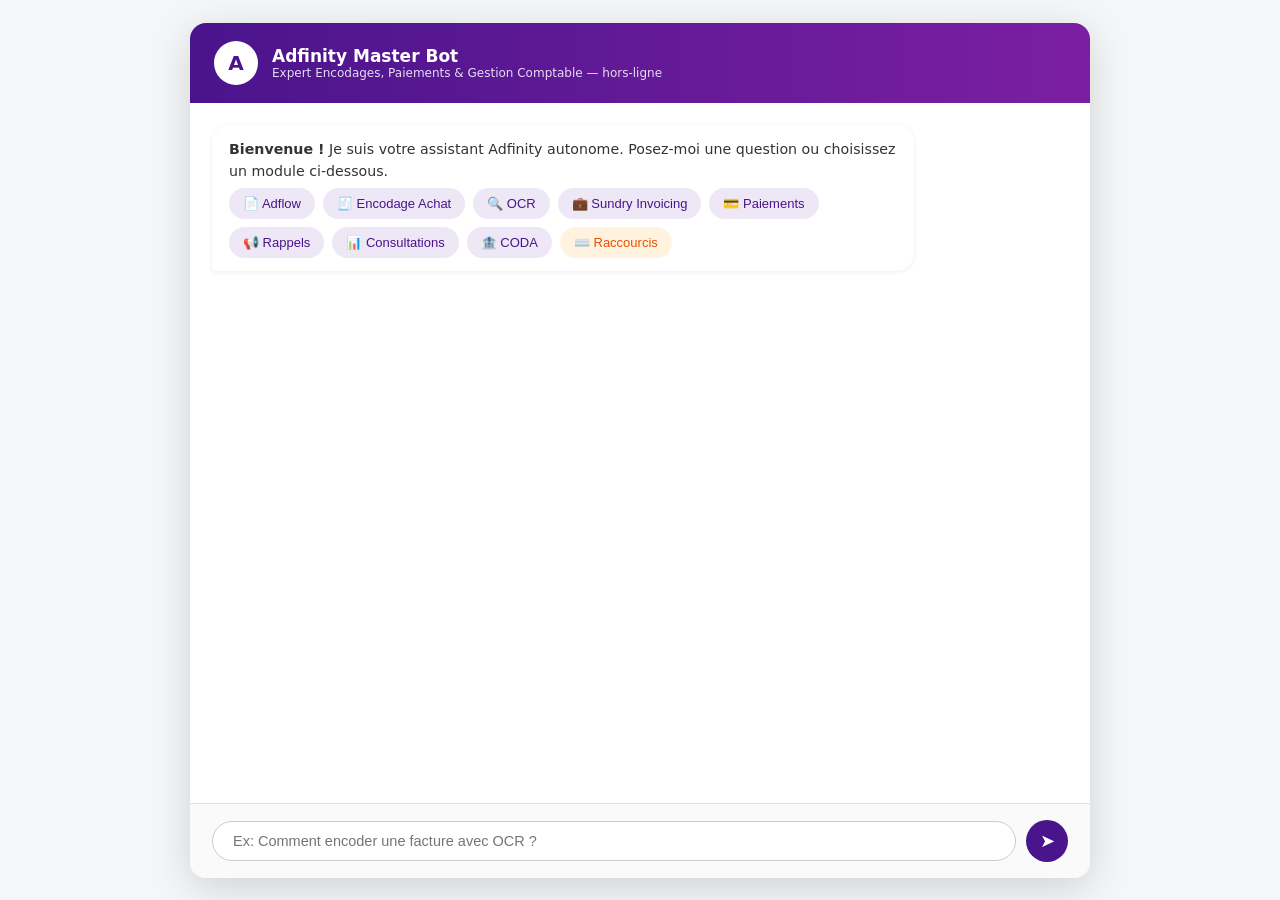
==== adfinmasterbot.html @ ad9c3213 "Add files via upload" ====
<!DOCTYPE html>
<html lang="fr">
<head>
<meta charset="UTF-8">
<meta name="viewport" content="width=device-width, initial-scale=1.0">
<title>Adfinity Master Bot</title>
<style>
  * { margin:0; padding:0; box-sizing:border-box; }
  body { font-family:'Segoe UI',system-ui,sans-serif; background:#f4f6f8; height:100vh; display:flex; justify-content:center; align-items:center; }
  #app { width:100%; max-width:900px; height:95vh; display:flex; flex-direction:column; background:white; border-radius:16px; box-shadow:0 10px 40px rgba(0,0,0,0.15); overflow:hidden; }
  header { background:linear-gradient(90deg,#4a148c,#7b1fa2); color:white; padding:18px 24px; display:flex; align-items:center; gap:14px; }
  header .avatar { width:44px; height:44px; border-radius:50%; background:white; display:flex; align-items:center; justify-content:center; font-weight:bold; color:#4a148c; font-size:20px; }
  header h1 { font-size:17px; font-weight:600; }
  header p { font-size:12px; opacity:0.85; }
  #chat { flex:1; overflow-y:auto; padding:22px; display:flex; flex-direction:column; gap:14px; }
  .msg { max-width:82%; padding:13px 17px; font-size:14.2px; line-height:1.55; border-radius:18px; animation:fadeIn 0.25s ease; }
  .bot { align-self:flex-start; background:white; color:#333; border-radius:18px 18px 18px 4px; box-shadow:0 1px 4px rgba(0,0,0,0.08); }
  .user { align-self:flex-end; background:#4a148c; color:white; border-radius:18px 18px 4px 18px; }
  .msg b { font-weight:600; }
  .msg ul { margin:6px 0 6px 18px; }
  .msg li { margin-bottom:4px; }
  .quick-row { display:flex; flex-wrap:wrap; gap:8px; margin-top:6px; }
  .chip { border:none; padding:8px 14px; border-radius:20px; font-size:13px; cursor:pointer; font-weight:500; transition:transform .1s, box-shadow .2s; }
  .chip:hover { transform:translateY(-1px); box-shadow:0 3px 8px rgba(0,0,0,0.12); }
  .chip.purple { background:#ede7f6; color:#4a148c; }
  .chip.orange { background:#fff3e0; color:#e65100; }
  #input-area { padding:16px 22px; background:#fafafa; border-top:1px solid #e0e0e0; display:flex; gap:10px; align-items:center; }
  #user-input { flex:1; border:1px solid #ccc; border-radius:24px; padding:11px 20px; font-size:14.5px; outline:none; transition:border .2s; }
  #user-input:focus { border-color:#7b1fa2; }
  #send-btn { width:42px; height:42px; border-radius:50%; background:#4a148c; color:white; border:none; cursor:pointer; font-size:18px; display:flex; align-items:center; justify-content:center; transition:background .2s; }
  #send-btn:hover { background:#6a1b9a; }
  @keyframes fadeIn { from { opacity:0; transform:translateY(6px);} to { opacity:1; transform:translateY(0);} }
  ::-webkit-scrollbar { width:6px; }
  ::-webkit-scrollbar-thumb { background:#ccc; border-radius:3px; }
</style>
</head>
<body>
<div id="app">
  <header>
    <div class="avatar">A</div>
    <div>
      <h1>Adfinity Master Bot</h1>
      <p>Expert Encodages, Paiements & Gestion Comptable — hors-ligne</p>
    </div>
  </header>
  <div id="chat"></div>
  <div id="input-area">
    <input id="user-input" type="text" placeholder="Ex: Comment encoder une facture avec OCR ?" onkeydown="if(event.key==='Enter')handleUser()">
    <button id="send-btn" onclick="handleUser()">➤</button>
  </div>
</div>

<script>
const KB = {
  adflow: `<b>📄 Adflow – Traitement des factures entrantes</b><br><br>
🔹 <b>Rôle :</b> Découper les PDF globaux (scan de plusieurs factures) en PDF individuels par facture, détecter les codes-barres des étiquettes, renommer et déplacer les fichiers.<br>
🔹 <b>Workflow papier :</b> Étiquette avec code-barre → Scan → PDF global → Adflow (Split & Renommage) → PDF à lier dans Adfinity.<br>
🔹 <b>Workflow email :</b> Emails reçus sur boîte dédiée → PDF extrait → Adflow → PDF à lier.<br>
🔹 <b>Manuel vs Service :</b> Adflow peut tourner en mode manuel (intervention utilisateur) ou en mode service (automatique sur serveur/poste).<br>
🔹 <b>Écran :</b> 5 zones : (1) Configuration, (2) Configs existantes, (3) Manipulations fichier, (4) Contenu du lot, (5) Visualisation page.<br><br>
💡 <b>Astuce :</b> Le séparateur entre factures est le code-barre apposé sur chaque première page.`,

  encode_achat: `<b>🧾 Encodage d'une facture d'achat</b><br><br>
🔹 <b>Accès :</b> DSPJOUPUR ou Module Fin → Fournisseurs → Général → Journaux<br>
🔹 <b>Étapes :</b><br>
1. Choisir le journal d'achats (ex: 455)<br>
2. Créer une nouvelle pièce (ALT+F6 ou bouton Ajouter)<br>
3. Alimenter l'en-tête : Fournisseur, Date, N° PDF, Références, Montant<br>
4. Saisir les imputations comptables (touche + du pavé numérique)<br>
5. Valider<br><br>
🔹 <b>Champs auto-alimentés :</b><br>
• Fournisseur + Profil → Date d'échéance<br>
• Fournisseur → Compte général par défaut (si paramétré)<br>
• Société de paiement → Compte bancaire<br><br>
💡 <b>Astuce :</b> Il est possible d'activer un message en cas de doublon (même date, société, montant).`,

  ocr: `<b>🔍 OCR (Reconnaissance Optique de Caractères)</b><br><br>
🔹 <b>Partenaire :</b> Index Me. Système de cartouche : 1 doc reconnu = 1 unité consommée (2 unités si >2 pages).<br>
🔹 <b>Champs reconnus auto :</b> Date document, date d'échéance, fournisseur, montant, références, n° VCS, type doc, taux TVA, devise, compte bancaire.<br>
🔹 <b>Qualité :</b> Index Me renvoie un indice de qualité. Scan < 66 = risque d'erreur.<br>
🔹 <b>Couleurs :</b><br>
• Rouge = champ non trouvé<br>
• Orange = champ détecté mais non conforme (ex: date échéance différente du calcul)<br>
• Vert = champ validé<br><br>
🔹 <b>Correction :</b> Clic droit sur le PDF → dessiner un encadrement autour de la valeur → associer au champ.<br>
🔹 <b>Variante :</b> Programme WRKASSINP pour créer les factures depuis la liste des docs OCRisés.<br><br>
💡 <b>Astuce :</b> L'OCR + compte général par défaut fournisseur = encodage quasi automatique.`,

  psm: `<b>💼 Sundry Invoicing (PSM Vente)</b><br><br>
🔹 <b>Concept :</b> Module de facturation simplifié lié à la comptabilité. Les documents créés sont transférés en comptabilité en quelques clics.<br>
🔹 <b>Notions clés :</b><br>
• <b>Article</b> = base de l'encodage (équivalent compte général)<br>
• <b>Type de mouvement</b> = équivalent du journal (ex: SINV)<br>
• <b>Statuts</b> = étapes du document (ex: 16 Brouillon → 96 Facture)<br>
• <b>Changement de statut</b> = passage d'une étape à l'autre<br><br>
🔹 <b>Flux type (5 étapes) :</b><br>
1. Choix du type de mouvement<br>
2. Nouveau document (ALT+F6)<br>
3. Alimentation : articles, quantités, références, commentaires<br>
4. Validation / Changement de statut (global ou détaillé)<br>
5. Transfert en comptabilité<br><br>
🔹 <b>Numérotation :</b> Gérée par statut. Le transfert en compta reprend le n° du statut final.<br><br>
💡 <b>Astuce :</b> Un document au statut final est verrouillé. Pour modifier, faire un <b>Undo</b> (retour en arrière) puis rechangement de statut.`,

  paiement: `<b>💳 Paiements Fournisseurs (WRKPAYSUP)</b><br><br>
🔹 <b>3 statuts du lot :</b><br>
1. Proposition en cours (modifiable)<br>
2. Fichier généré<br>
3. OD générée<br><br>
🔹 <b>Création lot :</b><br>
• Filtres : compte général, journal, société, mode de paiement, code approbation<br>
• Date pivot : compare à l'échéance/estimée/escompte pour inclusion<br>
• Types de fichier : ISS (SEPA), ISA/ISE (Isabel), etc.<br><br>
🔹 <b>Groupes de paiement :</b> Chaque groupe doit avoir un solde positif. Sinon = "paiement négatif" bloquant.<br>
🔹 <b>Cas de paiement négatif :</b> NC isolée, NC > facture lettrée, VCS déséquilibré. Solution : lettrer ou vider le VCS.<br>
🔹 <b>Approbation :</b> Possible de paramétrer un cycle d'approbation sur les lots avant génération fichier.<br><br>
💡 <b>Astuce :</b> Bouton <b>Audit</b> (dans Actions) pour lister les anomalies avant génération du fichier.`,

  rappels: `<b>📢 Rappels Clients (WRKREM)</b><br><br>
🔹 <b>4 étapes :</b><br>
1. Création du lot & retraitement<br>
2. Validation (impression définitive / envoi email)<br>
3. Archivage des rappels<br>
4. Mise à jour des niveaux de rappel (+1 par facture)<br><br>
🔹 <b>Options clés :</b><br>
• Date pivot : détermine les factures échues<br>
• Montant minimum : exclut les soldes trop faibles<br>
• Nouveau VCS : génère un VCS global pour le lot<br>
• Intérêts : calculables et comptabilisables ou non<br><br>
🔹 <b>Envoi électronique :</b><br>
• Lot WRKEINV créé auto pour rappels électroniques<br>
• Nécessite l'option "Reminder by e-mail" sur fiche client<br>
• Peppol/Digiteal disponible pour envoi EFF<br><br>
🔹 <b>Modèles :</b> Créables pour automatiser date pivot et périodes.<br><br>
💡 <b>Astuce :</b> Un lot peut être réimprimé sans confirmation. La confirmation met à jour les niveaux de rappel.`,

  consult: `<b>📊 Consultations & Soldes</b><br><br>
🔹 <b>Balance (PRTBALGEN/ANA) :</b> Soldes par compte général ou analytique. Comparaison périodes possible.<br>
🔹 <b>Balance Interactive (DSPBALINT) :</b> Écran temps réel, accès direct au détail, modulable par regroupements.<br>
🔹 <b>Grand Livre (PRTHISGEN/ADV) :</b> Détail des mouvements. 5 formats d'impression. Filtres dynamiques avancés.<br>
🔹 <b>Consultation des comptes (DSPACCADV/CUS/SUP) :</b><br>
• Filtres dynamiques (commence par, contient...)<br>
• Couleurs : Noir=lettré, Bleu=ouvert, Vert=partiel, Rouge=échu, Orange/Mauve/Brun=litige<br>
• Présélection pour lettrage<br>
• Bouton Transfert : modif analytique en masse ou génération OD<br>
• Bouton Extourne (ALT+S) : extourne la pièce entière<br><br>
🔹 <b>Solde à date :</b> Option "Reconstituer le solde" pour voir l'état au dernier jour d'une période passée.<br><br>
💡 <b>Astuce :</b> Verrouiller le compte général (cadenas) permet de parcourir les sociétés sans changer le compte collectif.`,

  coda: `<b>🏦 CODA / CAMT – Import bancaire</b><br><br>
🔹 <b>Principe :</b> Import de fichiers extraits de compte électroniques. Lettrage automatique intégré.<br>
🔹 <b>Accès :</b> Bouton aF6 (Actions) dans le journal financier.<br>
🔹 <b>Options d'import :</b><br>
• Comptes d'attente (débit/crédit) pour mouvements non lettrés<br>
• Compte VCS (débit/crédit) pour paiements structurés<br>
• Désactivation lettrage sur montant<br>
• Recherche VCS dans communication / référence interne<br><br>
🔹 <b>Gestion VCS :</b><br>
• Soit importés en détail dans une OD (solde globalisé dans financier)<br>
• Soit importés directement dans le financier<br><br>
🔹 <b>Workflow CODA :</b> Permet de vérifier le cheminement du lettrage auto. Vue simplifiée (résultat) ou avancée (toutes les séquences).<br>
🔹 <b>Paramétrage avancé (WRKCODASET) :</b> Pour cas spécifiques (Bancontact, tickets resto, cartes crédit, loyers...).<br><br>
💡 <b>Astuce :</b> Le workflow CODA est précieux pour comprendre pourquoi un lettrage n'a pas eu lieu.`,

  raccourcis: `<b>⌨️ Raccourcis & Astuces Adfinity</b><br><br>
<b>Encodage :</b><br>
• ALT+F1 : recherche dans liste de données<br>
• ALT+F2 : modèle de pièce (depuis liste des pièces)<br>
• ALT+F6 : récupération mouvements gestion commerciale (PSM)<br>
• ALT+F8 : forcer le montant de la TVA<br>
• ALT+F9 : supprimer ligne d'imputation<br>
• ALT+F12 : utiliser un modèle de pièce<br>
• F12 : écran de lettrage<br>
• TAB / SHIFT+TAB : navigation champs<br>
• + (pavé numérique) : ajouter ligne d'imputation<br><br>
<b>Consultations :</b><br>
• ALT+F2 (dans consultation comptes) : détail mouvement<br>
• ALT+S : extourner pièce<br>
• CTRL+double clic (lettrage) : récupérer n° de lettrage existant<br><br>
<b>Conseils :</b><br>
• Toujours vérifier la période calendrier est ouverte pour le type d'opération<br>
• Utiliser les modèles pour factures récurrentes<br>
• Paramétrer imputations par défaut sur fournisseurs pour gagner du temps<br>
• Vérifier impact TVA via onglet dédié avant validation`,

  reconciliation: `<b>🔗 Réconciliation Achats (PSM)</b><br><br>
🔹 <b>Intérêts :</b> Clôturer bons de commande, lier pièces comptables et docs achats, éviter fausses factures, compléter imputations auto.<br>
🔹 <b>Procédure :</b><br>
1. Encoder l'en-tête de la facture (fournisseur, réf. interne...)<br>
2. Bouton <b>Reconc.</b> (ou ALT+F6)<br>
3. Écran préfiltré sur fournisseur et référence<br>
4. Sélectionner lignes de commande/réception<br>
5. Validation → imputations injectées dans la pièce<br><br>
🔹 <b>Variante Package :</b> Pour volumes importants, les magasiniers préparent des packages à réconcilier. Le comptable sélectionne le package sans connaître le détail.<br>
🔹 <b>Tolérance :</b> Différence de quelques centimes peut être comptabilisée auto selon seuil paramétré.<br><br>
💡 <b>Astuce :</b> La référence interne (bon de commande) est le critère clé pour préfiltrer les mouvements.`,

  etalements: `<b>📅 Étalements de charges</b><br><br>
🔹 <b>Principe :</b> Génération automatique d'OD d'étalement lors de la validation de la pièce.<br>
🔹 <b>Configuration :</b> Réalisée en amont sur les comptes généraux et journaux concernés (formation Setup & Paramétrage).<br>
🔹 <b>Utilisation :</b> Indiquer le nombre de périodes d'étalement dans la zone "Quantité" de la ligne d'imputation. Forcer la période de début si nécessaire.<br>
🔹 <b>Résultat :</b> Génération de N+1 OD dans le journal paramétré (ex: 900).<br><br>
💡 <b>Astuce :</b> La zone quantité est vidée auto après génération pour éviter doubles générations.`,

  litiges: `<b>⚠️ Gestion des Litiges</b><br><br>
🔹 <b>Fournisseurs :</b><br>
• Blocage global : option "Blocking of payments" sur fiche fournisseur<br>
• Code litige sur facture : manuellement ou via outil de mise à jour en masse<br>
• Exclusion lots paiement : filtrer sur code litige vide<br><br>
🔹 <b>Clients :</b><br>
• Codes litige utilisables aussi pour rappels et plans de paiement<br>
• Plans de paiement : génèrent OD unique, peuvent imposer code litige 150<br><br>
🔹 <b>Couleurs consultation :</b> Orange/Mauve/Brun selon valeur du code litige (paramétrable).`,

  default: `Je n'ai pas trouvé de réponse exacte dans ma base de connaissances Adfinity. Essayez de reformuler ou utilisez les boutons rapides ci-dessous.<br><br>
Vous pouvez me demander par exemple :<br>
• "Comment scanner avec Adflow ?"<br>
• "Raccourci lettrage"<br>
• "Paiement négatif"<br>
• "Changement de statut PSM"<br>
• "Balance âgée client"`
};

function renderQuickButtons() {
  return `<div class="quick-row">
    <button class="chip purple" onclick="sendTopic('adflow')">📄 Adflow</button>
    <button class="chip purple" onclick="sendTopic('encode_achat')">🧾 Encodage Achat</button>
    <button class="chip purple" onclick="sendTopic('ocr')">🔍 OCR</button>
    <button class="chip purple" onclick="sendTopic('psm')">💼 Sundry Invoicing</button>
    <button class="chip purple" onclick="sendTopic('paiement')">💳 Paiements</button>
    <button class="chip purple" onclick="sendTopic('rappels')">📢 Rappels</button>
    <button class="chip purple" onclick="sendTopic('consult')">📊 Consultations</button>
    <button class="chip purple" onclick="sendTopic('coda')">🏦 CODA</button>
    <button class="chip orange" onclick="sendTopic('raccourcis')">⌨️ Raccourcis</button>
  </div>`;
}

function addMessage(html, sender) {
  const chat = document.getElementById('chat');
  const div = document.createElement('div');
  div.className = 'msg ' + sender;
  div.innerHTML = html;
  chat.appendChild(div);
  chat.scrollTop = chat.scrollHeight;
}

function sendTopic(key) {
  addMessage(KB[key] || KB.default, 'bot');
}

function findAnswer(q) {
  q = q.toLowerCase();
  if (q.includes('adflow') || q.includes('scan') || q.includes('étiquette') || q.includes('pdf')) return KB.adflow;
  if (q.includes('ocr') || q.includes('index me') || q.includes('reconnaissance')) return KB.ocr;
  if (q.includes('achat') || q.includes('fournisseur') || q.includes('encoder') || q.includes('facture d\'achat') || q.includes('imputation')) return KB.encode_achat;
  if (q.includes('psm') || q.includes('sundry') || q.includes('vente') || q.includes('facture de vente') || q.includes('changement de statut')) return KB.psm;
  if (q.includes('paiement') || q.includes('fichier sepa') || q.includes('lot de paiement') || q.includes('wrkpaysup')) return KB.paiement;
  if (q.includes('rappel') || q.includes('reminder') || q.includes('wrkrem')) return KB.rappels;
  if (q.includes('consult') || q.includes('solde') || q.includes('balance') || q.includes('grand livre') || q.includes('dspacc')) return KB.consult;
  if (q.includes('coda') || q.includes('camt') || q.includes('bancaire') || q.includes('extrait')) return KB.coda;
  if (q.includes('réconcil') || q.includes('bon de commande') || q.includes('livraison')) return KB.reconciliation;
  if (q.includes('étalement') || q.includes('phasing')) return KB.etalements;
  if (q.includes('litige') || q.includes('bloquer') || q.includes('dispute')) return KB.litiges;
  if (q.includes('raccourci') || q.includes('touche') || q.includes('astuce') || q.includes('shortcut')) return KB.raccourcis;
  return KB.default;
}

function handleUser() {
  const input = document.getElementById('user-input');
  const text = input.value.trim();
  if (!text) return;
  addMessage(text, 'user');
  input.value = '';
  setTimeout(() => {
    const reply = findAnswer(text);
    addMessage(reply, 'bot');
  }, 350);
}

// Welcome
window.onload = () => {
  addMessage(`<b>Bienvenue !</b> Je suis votre assistant Adfinity autonome. Posez-moi une question ou choisissez un module ci-dessous.<br>${renderQuickButtons()}`, 'bot');
};
</script>
</body>
</html>
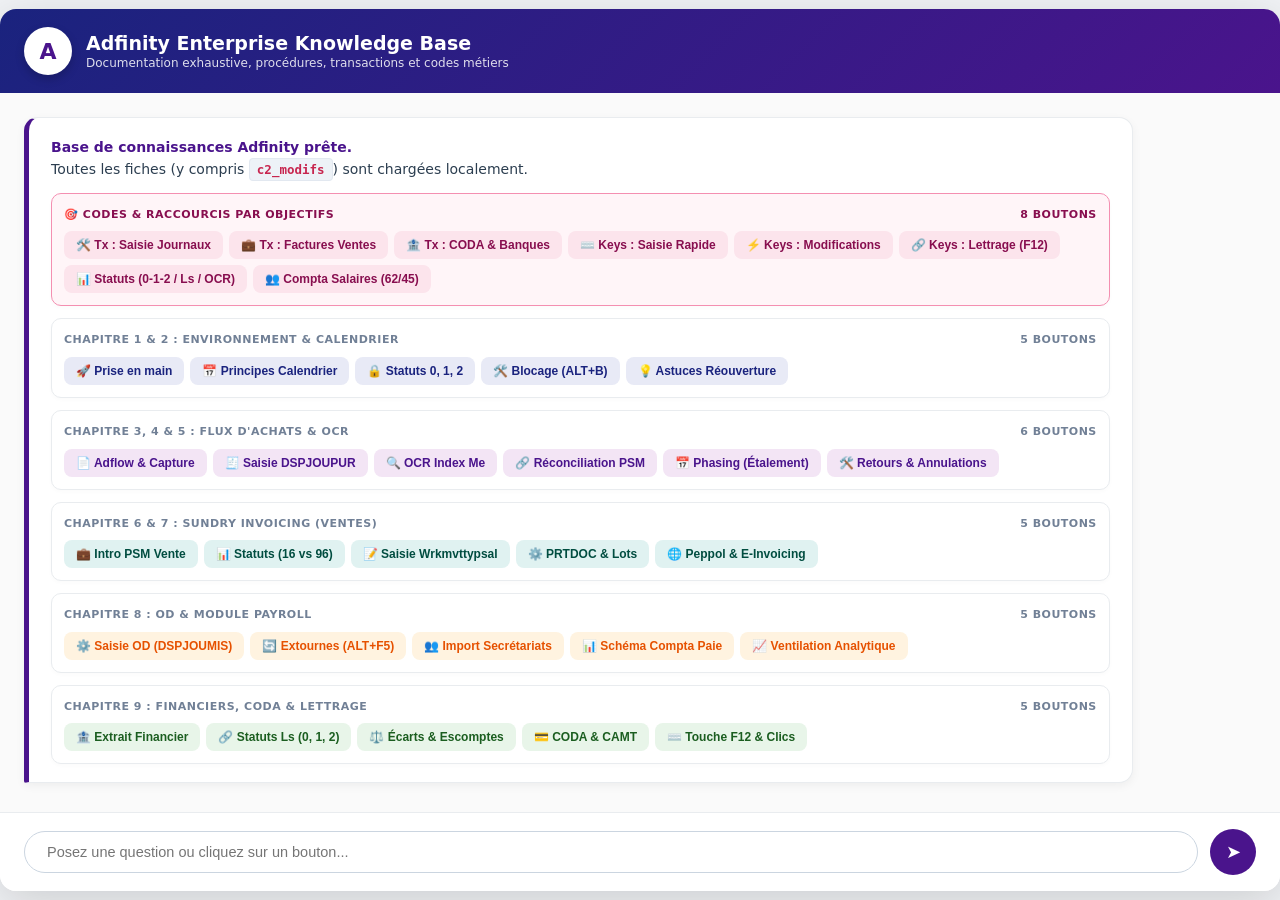
==== commit 856de2e1: "Update adfinmasterbot.html" ====
--- a/adfinmasterbot.html
+++ b/adfinmasterbot.html
@@ -3,235 +3,270 @@
 <head>
 <meta charset="UTF-8">
 <meta name="viewport" content="width=device-width, initial-scale=1.0">
-<title>Adfinity Master Bot</title>
+<title>Adfinity Enterprise Knowledge Bot</title>
 <style>
+  :root {
+    --primary: #1a237e;
+    --accent: #4a148c;
+    --highlight: #880e4f;
+    --bg-main: #f0f2f5;
+    --bg-card: #ffffff;
+    --text-dark: #2c3e50;
+    --border-color: #e9ecef;
+  }
   * { margin:0; padding:0; box-sizing:border-box; }
-  body { font-family:'Segoe UI',system-ui,sans-serif; background:#f4f6f8; height:100vh; display:flex; justify-content:center; align-items:center; }
-  #app { width:100%; max-width:900px; height:95vh; display:flex; flex-direction:column; background:white; border-radius:16px; box-shadow:0 10px 40px rgba(0,0,0,0.15); overflow:hidden; }
-  header { background:linear-gradient(90deg,#4a148c,#7b1fa2); color:white; padding:18px 24px; display:flex; align-items:center; gap:14px; }
-  header .avatar { width:44px; height:44px; border-radius:50%; background:white; display:flex; align-items:center; justify-content:center; font-weight:bold; color:#4a148c; font-size:20px; }
-  header h1 { font-size:17px; font-weight:600; }
-  header p { font-size:12px; opacity:0.85; }
-  #chat { flex:1; overflow-y:auto; padding:22px; display:flex; flex-direction:column; gap:14px; }
-  .msg { max-width:82%; padding:13px 17px; font-size:14.2px; line-height:1.55; border-radius:18px; animation:fadeIn 0.25s ease; }
-  .bot { align-self:flex-start; background:white; color:#333; border-radius:18px 18px 18px 4px; box-shadow:0 1px 4px rgba(0,0,0,0.08); }
-  .user { align-self:flex-end; background:#4a148c; color:white; border-radius:18px 18px 4px 18px; }
-  .msg b { font-weight:600; }
-  .msg ul { margin:6px 0 6px 18px; }
-  .msg li { margin-bottom:4px; }
-  .quick-row { display:flex; flex-wrap:wrap; gap:8px; margin-top:6px; }
-  .chip { border:none; padding:8px 14px; border-radius:20px; font-size:13px; cursor:pointer; font-weight:500; transition:transform .1s, box-shadow .2s; }
-  .chip:hover { transform:translateY(-1px); box-shadow:0 3px 8px rgba(0,0,0,0.12); }
-  .chip.purple { background:#ede7f6; color:#4a148c; }
-  .chip.orange { background:#fff3e0; color:#e65100; }
-  #input-area { padding:16px 22px; background:#fafafa; border-top:1px solid #e0e0e0; display:flex; gap:10px; align-items:center; }
-  #user-input { flex:1; border:1px solid #ccc; border-radius:24px; padding:11px 20px; font-size:14.5px; outline:none; transition:border .2s; }
-  #user-input:focus { border-color:#7b1fa2; }
-  #send-btn { width:42px; height:42px; border-radius:50%; background:#4a148c; color:white; border:none; cursor:pointer; font-size:18px; display:flex; align-items:center; justify-content:center; transition:background .2s; }
+  body { font-family:'Segoe UI', system-ui, -apple-system, sans-serif; background:var(--bg-main); height:100vh; display:flex; justify-content:center; align-items:center; color:var(--text-dark); }
+  #app { width:100%; max-width:1300px; height:98vh; display:flex; flex-direction:column; background:var(--bg-card); border-radius:16px; box-shadow:0 12px 48px rgba(0,0,0,0.15); overflow:hidden; }
+  header { background:linear-gradient(135deg, var(--primary), var(--accent)); color:white; padding:18px 24px; display:flex; align-items:center; justify-content:space-between; }
+  header .brand { display:flex; align-items:center; gap:14px; }
+  header .avatar { width:48px; height:48px; border-radius:50%; background:white; display:flex; align-items:center; justify-content:center; font-weight:800; color:var(--accent); font-size:22px; box-shadow:0 4px 10px rgba(0,0,0,0.2); }
+  header h1 { font-size:19px; font-weight:700; }
+  header p { font-size:12px; opacity:0.85; margin-top:2px; }
+  #chat { flex:1; overflow-y:auto; padding:24px; display:flex; flex-direction:column; gap:16px; background:#fafafa; }
+  .msg { max-width:90%; padding:18px 22px; font-size:14px; line-height:1.6; border-radius:14px; animation:fadeIn 0.2s ease-in-out; }
+  .bot { align-self:flex-start; background:white; color:var(--text-dark); border-radius:14px 14px 14px 2px; box-shadow:0 3px 10px rgba(0,0,0,0.05); border:1px solid var(--border-color); border-left:5px solid var(--accent); }
+  .user { align-self:flex-end; background:var(--accent); color:white; border-radius:14px 14px 2px 14px; }
+  .msg b { color:var(--accent); font-weight:700; }
+  .user b { color:#fff; }
+  .msg code { background:#edf2f7; padding:3px 7px; border-radius:4px; font-family:'Consolas', monospace; font-size:12.5px; color:#c7254e; font-weight:600; border:1px solid #e2e8f0; }
+  .msg ul, .msg ol { margin:10px 0 10px 22px; }
+  .msg li { margin-bottom:6px; }
+  .msg h3 { font-size:16px; color:var(--primary); margin:14px 0 8px 0; border-bottom:2px solid var(--border-color); padding-bottom:4px; }
+  .msg table { width:100%; border-collapse:collapse; margin:12px 0; font-size:13px; }
+  .msg th, .msg td { border:1px solid #cbd5e0; padding:8px 12px; text-align:left; }
+  .msg th { background:#f7fafc; font-weight:700; }
+  .quick-categories { display:flex; flex-direction:column; gap:12px; margin-top:12px; }
+  .category-box { background:#fff; border:1px solid var(--border-color); border-radius:10px; padding:12px; box-shadow:0 2px 4px rgba(0,0,0,0.02); }
+  .category-title { font-size:11px; font-weight:800; text-transform:uppercase; color:#718096; margin-bottom:8px; display:flex; justify-content:space-between; letter-spacing:0.5px; }
+  .quick-row { display:flex; flex-wrap:wrap; gap:6px; }
+  .chip { border:none; padding:7px 12px; border-radius:8px; font-size:12px; cursor:pointer; font-weight:600; transition:all .15s ease; }
+  .chip:hover { transform:translateY(-2px); box-shadow:0 4px 8px rgba(0,0,0,0.12); filter:brightness(0.96); }
+  .chip.c-obj { background:#fce4ec; color:#880e4f; }
+  .chip.c-c1 { background:#e8eaf6; color:#1a237e; }
+  .chip.c-c2 { background:#f3e5f5; color:#4a148c; }
+  .chip.c-c3 { background:#e0f2f1; color:#004d40; }
+  .chip.c-c4 { background:#fff3e0; color:#e65100; }
+  .chip.c-c5 { background:#e8f5e9; color:#1b5e20; }
+  #input-area { padding:16px 24px; background:white; border-top:1px solid var(--border-color); display:flex; gap:12px; align-items:center; }
+  #user-input { flex:1; border:1px solid #cbd5e0; border-radius:28px; padding:12px 22px; font-size:14.5px; outline:none; transition:all .2s; }
+  #user-input:focus { border-color:var(--accent); box-shadow:0 0 0 3px rgba(123,31,162,0.15); }
+  #send-btn { width:46px; height:46px; border-radius:50%; background:var(--accent); color:white; border:none; cursor:pointer; font-size:18px; display:flex; align-items:center; justify-content:center; transition:background .2s; }
   #send-btn:hover { background:#6a1b9a; }
-  @keyframes fadeIn { from { opacity:0; transform:translateY(6px);} to { opacity:1; transform:translateY(0);} }
-  ::-webkit-scrollbar { width:6px; }
-  ::-webkit-scrollbar-thumb { background:#ccc; border-radius:3px; }
+  @keyframes fadeIn { from { opacity:0; transform:translateY(8px);} to { opacity:1; transform:translateY(0);} }
+  ::-webkit-scrollbar { width:7px; }
+  ::-webkit-scrollbar-thumb { background:#cbd5e0; border-radius:4px; }
 </style>
 </head>
 <body>
 <div id="app">
   <header>
-    <div class="avatar">A</div>
-    <div>
-      <h1>Adfinity Master Bot</h1>
-      <p>Expert Encodages, Paiements & Gestion Comptable — hors-ligne</p>
+    <div class="brand">
+      <div class="avatar">A</div>
+      <div>
+        <h1>Adfinity Enterprise Knowledge Base</h1>
+        <p>Documentation exhaustive, procédures, transactions et codes métiers</p>
+      </div>
     </div>
   </header>
   <div id="chat"></div>
   <div id="input-area">
-    <input id="user-input" type="text" placeholder="Ex: Comment encoder une facture avec OCR ?" onkeydown="if(event.key==='Enter')handleUser()">
+    <input id="user-input" type="text" placeholder="Posez une question ou cliquez sur un bouton..." onkeydown="if(event.key==='Enter')handleUser()">
     <button id="send-btn" onclick="handleUser()">➤</button>
   </div>
 </div>
 
 <script>
-const KB = {
-  adflow: `<b>📄 Adflow – Traitement des factures entrantes</b><br><br>
-🔹 <b>Rôle :</b> Découper les PDF globaux (scan de plusieurs factures) en PDF individuels par facture, détecter les codes-barres des étiquettes, renommer et déplacer les fichiers.<br>
-🔹 <b>Workflow papier :</b> Étiquette avec code-barre → Scan → PDF global → Adflow (Split & Renommage) → PDF à lier dans Adfinity.<br>
-🔹 <b>Workflow email :</b> Emails reçus sur boîte dédiée → PDF extrait → Adflow → PDF à lier.<br>
-🔹 <b>Manuel vs Service :</b> Adflow peut tourner en mode manuel (intervention utilisateur) ou en mode service (automatique sur serveur/poste).<br>
-🔹 <b>Écran :</b> 5 zones : (1) Configuration, (2) Configs existantes, (3) Manipulations fichier, (4) Contenu du lot, (5) Visualisation page.<br><br>
-💡 <b>Astuce :</b> Le séparateur entre factures est le code-barre apposé sur chaque première page.`,
-
-  encode_achat: `<b>🧾 Encodage d'une facture d'achat</b><br><br>
-🔹 <b>Accès :</b> DSPJOUPUR ou Module Fin → Fournisseurs → Général → Journaux<br>
-🔹 <b>Étapes :</b><br>
-1. Choisir le journal d'achats (ex: 455)<br>
-2. Créer une nouvelle pièce (ALT+F6 ou bouton Ajouter)<br>
-3. Alimenter l'en-tête : Fournisseur, Date, N° PDF, Références, Montant<br>
-4. Saisir les imputations comptables (touche + du pavé numérique)<br>
-5. Valider<br><br>
-🔹 <b>Champs auto-alimentés :</b><br>
-• Fournisseur + Profil → Date d'échéance<br>
-• Fournisseur → Compte général par défaut (si paramétré)<br>
-• Société de paiement → Compte bancaire<br><br>
-💡 <b>Astuce :</b> Il est possible d'activer un message en cas de doublon (même date, société, montant).`,
-
-  ocr: `<b>🔍 OCR (Reconnaissance Optique de Caractères)</b><br><br>
-🔹 <b>Partenaire :</b> Index Me. Système de cartouche : 1 doc reconnu = 1 unité consommée (2 unités si >2 pages).<br>
-🔹 <b>Champs reconnus auto :</b> Date document, date d'échéance, fournisseur, montant, références, n° VCS, type doc, taux TVA, devise, compte bancaire.<br>
-🔹 <b>Qualité :</b> Index Me renvoie un indice de qualité. Scan < 66 = risque d'erreur.<br>
-🔹 <b>Couleurs :</b><br>
-• Rouge = champ non trouvé<br>
-• Orange = champ détecté mais non conforme (ex: date échéance différente du calcul)<br>
-• Vert = champ validé<br><br>
-🔹 <b>Correction :</b> Clic droit sur le PDF → dessiner un encadrement autour de la valeur → associer au champ.<br>
-🔹 <b>Variante :</b> Programme WRKASSINP pour créer les factures depuis la liste des docs OCRisés.<br><br>
-💡 <b>Astuce :</b> L'OCR + compte général par défaut fournisseur = encodage quasi automatique.`,
-
-  psm: `<b>💼 Sundry Invoicing (PSM Vente)</b><br><br>
-🔹 <b>Concept :</b> Module de facturation simplifié lié à la comptabilité. Les documents créés sont transférés en comptabilité en quelques clics.<br>
-🔹 <b>Notions clés :</b><br>
-• <b>Article</b> = base de l'encodage (équivalent compte général)<br>
-• <b>Type de mouvement</b> = équivalent du journal (ex: SINV)<br>
-• <b>Statuts</b> = étapes du document (ex: 16 Brouillon → 96 Facture)<br>
-• <b>Changement de statut</b> = passage d'une étape à l'autre<br><br>
-🔹 <b>Flux type (5 étapes) :</b><br>
-1. Choix du type de mouvement<br>
-2. Nouveau document (ALT+F6)<br>
-3. Alimentation : articles, quantités, références, commentaires<br>
-4. Validation / Changement de statut (global ou détaillé)<br>
-5. Transfert en comptabilité<br><br>
-🔹 <b>Numérotation :</b> Gérée par statut. Le transfert en compta reprend le n° du statut final.<br><br>
-💡 <b>Astuce :</b> Un document au statut final est verrouillé. Pour modifier, faire un <b>Undo</b> (retour en arrière) puis rechangement de statut.`,
-
-  paiement: `<b>💳 Paiements Fournisseurs (WRKPAYSUP)</b><br><br>
-🔹 <b>3 statuts du lot :</b><br>
-1. Proposition en cours (modifiable)<br>
-2. Fichier généré<br>
-3. OD générée<br><br>
-🔹 <b>Création lot :</b><br>
-• Filtres : compte général, journal, société, mode de paiement, code approbation<br>
-• Date pivot : compare à l'échéance/estimée/escompte pour inclusion<br>
-• Types de fichier : ISS (SEPA), ISA/ISE (Isabel), etc.<br><br>
-🔹 <b>Groupes de paiement :</b> Chaque groupe doit avoir un solde positif. Sinon = "paiement négatif" bloquant.<br>
-🔹 <b>Cas de paiement négatif :</b> NC isolée, NC > facture lettrée, VCS déséquilibré. Solution : lettrer ou vider le VCS.<br>
-🔹 <b>Approbation :</b> Possible de paramétrer un cycle d'approbation sur les lots avant génération fichier.<br><br>
-💡 <b>Astuce :</b> Bouton <b>Audit</b> (dans Actions) pour lister les anomalies avant génération du fichier.`,
-
-  rappels: `<b>📢 Rappels Clients (WRKREM)</b><br><br>
-🔹 <b>4 étapes :</b><br>
-1. Création du lot & retraitement<br>
-2. Validation (impression définitive / envoi email)<br>
-3. Archivage des rappels<br>
-4. Mise à jour des niveaux de rappel (+1 par facture)<br><br>
-🔹 <b>Options clés :</b><br>
-• Date pivot : détermine les factures échues<br>
-• Montant minimum : exclut les soldes trop faibles<br>
-• Nouveau VCS : génère un VCS global pour le lot<br>
-• Intérêts : calculables et comptabilisables ou non<br><br>
-🔹 <b>Envoi électronique :</b><br>
-• Lot WRKEINV créé auto pour rappels électroniques<br>
-• Nécessite l'option "Reminder by e-mail" sur fiche client<br>
-• Peppol/Digiteal disponible pour envoi EFF<br><br>
-🔹 <b>Modèles :</b> Créables pour automatiser date pivot et périodes.<br><br>
-💡 <b>Astuce :</b> Un lot peut être réimprimé sans confirmation. La confirmation met à jour les niveaux de rappel.`,
-
-  consult: `<b>📊 Consultations & Soldes</b><br><br>
-🔹 <b>Balance (PRTBALGEN/ANA) :</b> Soldes par compte général ou analytique. Comparaison périodes possible.<br>
-🔹 <b>Balance Interactive (DSPBALINT) :</b> Écran temps réel, accès direct au détail, modulable par regroupements.<br>
-🔹 <b>Grand Livre (PRTHISGEN/ADV) :</b> Détail des mouvements. 5 formats d'impression. Filtres dynamiques avancés.<br>
-🔹 <b>Consultation des comptes (DSPACCADV/CUS/SUP) :</b><br>
-• Filtres dynamiques (commence par, contient...)<br>
-• Couleurs : Noir=lettré, Bleu=ouvert, Vert=partiel, Rouge=échu, Orange/Mauve/Brun=litige<br>
-• Présélection pour lettrage<br>
-• Bouton Transfert : modif analytique en masse ou génération OD<br>
-• Bouton Extourne (ALT+S) : extourne la pièce entière<br><br>
-🔹 <b>Solde à date :</b> Option "Reconstituer le solde" pour voir l'état au dernier jour d'une période passée.<br><br>
-💡 <b>Astuce :</b> Verrouiller le compte général (cadenas) permet de parcourir les sociétés sans changer le compte collectif.`,
-
-  coda: `<b>🏦 CODA / CAMT – Import bancaire</b><br><br>
-🔹 <b>Principe :</b> Import de fichiers extraits de compte électroniques. Lettrage automatique intégré.<br>
-🔹 <b>Accès :</b> Bouton aF6 (Actions) dans le journal financier.<br>
-🔹 <b>Options d'import :</b><br>
-• Comptes d'attente (débit/crédit) pour mouvements non lettrés<br>
-• Compte VCS (débit/crédit) pour paiements structurés<br>
-• Désactivation lettrage sur montant<br>
-• Recherche VCS dans communication / référence interne<br><br>
-🔹 <b>Gestion VCS :</b><br>
-• Soit importés en détail dans une OD (solde globalisé dans financier)<br>
-• Soit importés directement dans le financier<br><br>
-🔹 <b>Workflow CODA :</b> Permet de vérifier le cheminement du lettrage auto. Vue simplifiée (résultat) ou avancée (toutes les séquences).<br>
-🔹 <b>Paramétrage avancé (WRKCODASET) :</b> Pour cas spécifiques (Bancontact, tickets resto, cartes crédit, loyers...).<br><br>
-💡 <b>Astuce :</b> Le workflow CODA est précieux pour comprendre pourquoi un lettrage n'a pas eu lieu.`,
-
-  raccourcis: `<b>⌨️ Raccourcis & Astuces Adfinity</b><br><br>
-<b>Encodage :</b><br>
-• ALT+F1 : recherche dans liste de données<br>
-• ALT+F2 : modèle de pièce (depuis liste des pièces)<br>
-• ALT+F6 : récupération mouvements gestion commerciale (PSM)<br>
-• ALT+F8 : forcer le montant de la TVA<br>
-• ALT+F9 : supprimer ligne d'imputation<br>
-• ALT+F12 : utiliser un modèle de pièce<br>
-• F12 : écran de lettrage<br>
-• TAB / SHIFT+TAB : navigation champs<br>
-• + (pavé numérique) : ajouter ligne d'imputation<br><br>
-<b>Consultations :</b><br>
-• ALT+F2 (dans consultation comptes) : détail mouvement<br>
-• ALT+S : extourner pièce<br>
-• CTRL+double clic (lettrage) : récupérer n° de lettrage existant<br><br>
-<b>Conseils :</b><br>
-• Toujours vérifier la période calendrier est ouverte pour le type d'opération<br>
-• Utiliser les modèles pour factures récurrentes<br>
-• Paramétrer imputations par défaut sur fournisseurs pour gagner du temps<br>
-• Vérifier impact TVA via onglet dédié avant validation`,
-
-  reconciliation: `<b>🔗 Réconciliation Achats (PSM)</b><br><br>
-🔹 <b>Intérêts :</b> Clôturer bons de commande, lier pièces comptables et docs achats, éviter fausses factures, compléter imputations auto.<br>
-🔹 <b>Procédure :</b><br>
-1. Encoder l'en-tête de la facture (fournisseur, réf. interne...)<br>
-2. Bouton <b>Reconc.</b> (ou ALT+F6)<br>
-3. Écran préfiltré sur fournisseur et référence<br>
-4. Sélectionner lignes de commande/réception<br>
-5. Validation → imputations injectées dans la pièce<br><br>
-🔹 <b>Variante Package :</b> Pour volumes importants, les magasiniers préparent des packages à réconcilier. Le comptable sélectionne le package sans connaître le détail.<br>
-🔹 <b>Tolérance :</b> Différence de quelques centimes peut être comptabilisée auto selon seuil paramétré.<br><br>
-💡 <b>Astuce :</b> La référence interne (bon de commande) est le critère clé pour préfiltrer les mouvements.`,
-
-  etalements: `<b>📅 Étalements de charges</b><br><br>
-🔹 <b>Principe :</b> Génération automatique d'OD d'étalement lors de la validation de la pièce.<br>
-🔹 <b>Configuration :</b> Réalisée en amont sur les comptes généraux et journaux concernés (formation Setup & Paramétrage).<br>
-🔹 <b>Utilisation :</b> Indiquer le nombre de périodes d'étalement dans la zone "Quantité" de la ligne d'imputation. Forcer la période de début si nécessaire.<br>
-🔹 <b>Résultat :</b> Génération de N+1 OD dans le journal paramétré (ex: 900).<br><br>
-💡 <b>Astuce :</b> La zone quantité est vidée auto après génération pour éviter doubles générations.`,
-
-  litiges: `<b>⚠️ Gestion des Litiges</b><br><br>
-🔹 <b>Fournisseurs :</b><br>
-• Blocage global : option "Blocking of payments" sur fiche fournisseur<br>
-• Code litige sur facture : manuellement ou via outil de mise à jour en masse<br>
-• Exclusion lots paiement : filtrer sur code litige vide<br><br>
-🔹 <b>Clients :</b><br>
-• Codes litige utilisables aussi pour rappels et plans de paiement<br>
-• Plans de paiement : génèrent OD unique, peuvent imposer code litige 150<br><br>
-🔹 <b>Couleurs consultation :</b> Orange/Mauve/Brun selon valeur du code litige (paramétrable).`,
-
-  default: `Je n'ai pas trouvé de réponse exacte dans ma base de connaissances Adfinity. Essayez de reformuler ou utilisez les boutons rapides ci-dessous.<br><br>
-Vous pouvez me demander par exemple :<br>
-• "Comment scanner avec Adflow ?"<br>
-• "Raccourci lettrage"<br>
-• "Paiement négatif"<br>
-• "Changement de statut PSM"<br>
-• "Balance âgée client"`
+// Base de connaissances complète et intégrée
+const DB = {
+  // --- CODES ET OBJECTIFS METIERS ---
+  obj_tx_saisie: `
+    <h3>🛠️ Objectif : Saisie et Encodage des Journaux (Transactions Système)</h3>
+    <ul>
+      <li><code>DSPJOUPUR</code> : Accès direct au <b>Journal des Achats</b> (Saisie, consultation, réconciliation, contrôle anti-doublon).</li>
+      <li><code>DSPJOUSAL</code> : Accès direct au <b>Journal des Ventes</b> (Facturation directe).</li>
+      <li><code>DSPJOUMIS</code> : Accès direct au <b>Journal d'OD</b> & Paie (Équilibre strict requis).</li>
+      <li><code>DSPJOUFIN</code> : Accès direct au <b>Journal Financier</b> (Saisie des extraits avec contrôle de solde).</li>
+    </ul>`,
+
+  obj_tx_ventes: `
+    <h3>💼 Objectif : Facturation Vente (Sundry/PSM) & E-Invoicing</h3>
+    <table>
+      <thead><tr><th>Transaction</th><th>Rôle Métier</th></tr></thead>
+      <tbody>
+        <tr><td><code>WRKMVTTYPSAL</code></td><td>Configuration des Mouvements de Vente.</td></tr>
+        <tr><td><code>WRKCHGSTS</code></td><td>Traitement par lots pour le Changement de Statut (ex: 16 vers 96).</td></tr>
+        <tr><td><code>PRTDOC</code></td><td>Moteur d'Impression & Batch Emailing (PDF / E-mail).</td></tr>
+        <tr><td><code>WRKEINV</code></td><td>Monitoring Peppol / E-Invoicing (intégration Digiteal).</td></tr>
+      </tbody>
+    </table>`,
+
+  obj_tx_banques: `
+    <h3>🏦 Objectif : Banques, CODA & Automatisations</h3>
+    <ul>
+      <li><code>WRKCODASET</code> : Configuration & monitoring du <b>Moteur CODA / CAMT</b>.</li>
+      <li><code>WRKASSINP</code> : Gestion des règles d'<b>Imputation Automatique OCR</b>.</li>
+    </ul>`,
+
+  obj_keys_saisie: `
+    <h3>⌨️ Objectif : Gain de Temps à la Saisie (Raccourcis)</h3>
+    <ul>
+      <li><code>+</code> (Pavé Num) : Valide la ligne courante et ouvre la suivante.</li>
+      <li><code>/</code> (Montant) : Inverse le signe (Débit ↔ Crédit).</li>
+      <li><code>Entrée</code> sur champ vide : Duplique la valeur de la cellule supérieure.</li>
+      <li><code>ALT + F2</code> : Sauvegarde la pièce sous forme de Modèle d'Encodage.</li>
+      <li><code>aF10</code> / <code>aF12</code> : Appelle un modèle d'encodage préenregistré.</li>
+    </ul>`,
+
+  obj_keys_correc: `
+    <h3>⚡ Objectif : Corrections & Modifications Avancées</h3>
+    <ul>
+      <li><code>ALT + F8</code> : <b>Débloque la TVA</b> (Force le montant manuellement pour réajuster la TVA).</li>
+      <li><code>ALT + F9</code> : <b>Supprime</b> la ligne d'imputation en cours.</li>
+      <li><code>ALT + S</code> : <b>Annule / Extourne</b> la pièce courante à la saisie.</li>
+      <li><code>ALT + F5</code> : Appel du <b>Bouton Finance</b> (Sélection d'écriture pour extourne).</li>
+    </ul>`,
+
+  obj_keys_lettrage: `
+    <h3>🔗 Objectif : Réconciliation & Lettrage</h3>
+    <ul>
+      <li><code>F12</code> : Ouvre la pop-up de <b>Lettrage Manuel</b>.</li>
+      <li><code>ALT + F6</code> : <b>Réconciliation PSM</b> (Liaison Achats ↔ Bons de Commande).</li>
+      <li><code>CTRL + Double Clic</code> : Copie le code de lettrage d'une ligne pour le réappliquer au groupe.</li>
+    </ul>`,
+
+  obj_statuts_all: `
+    <h3>📊 Objectif : Codes de Statuts & Indicateurs Visuels</h3>
+    <p><b>Périodes Comptables :</b><br>
+    • <code>0</code> (Ouvert) | <code>1</code> (Bloqué Provisoire) | <code>2</code> (Bloqué Clôture)</p>
+    <p><b>Factures Vente (PSM) :</b><br>
+    • <code>16</code> (Pro Forma / Brouillon) | <code>96</code> (Facture Définitive Comptabilisée)</p>
+    <p><b>Indicateurs de Lettrage (Ls) :</b><br>
+    • <code>Ls 0</code> (Bleu: Non lettré) | <code>Ls 1</code> (Vert: Partiel) | <code>Ls 2</code> (Noir: Soldé)</p>`,
+
+  obj_payroll_schema: `
+    <h3>👥 Objectif : Schéma Comptable Payroll (Paie)</h3>
+    <ul>
+      <li><code>620000</code> : Bruts, traitements et commissions (Débit).</li>
+      <li><code>621000</code> : Cotisations patronales ONSS (Débit).</li>
+      <li><code>453000</code> : Précompte Professionnel retenu (Crédit).</li>
+      <li><code>454000</code> : ONSS à payer (Crédit).</li>
+      <li><code>455000</code> : Rémunérations Nettes (Compte d'attente à solder au virement SEPA).</li>
+    </ul>`,
+
+  // --- CONTENUS DE CHAPITRES DÉTAILLÉS ---
+  c1_commence: `<b>🚀 Chapitre 1 : Prise en main & Environnement</b><br><br>• <b>Lancement :</b> Connexion sécurisée avec profil utilisateur Adfinity.<br>• <b>Sociétés :</b> Basculement multi-sociétés via le menu principal.<br>• <b>Navigation :</b> Interface hybride AS400 / Web.`,
+  c1_cal_principes: `<b>📅 Chapitre 2 : Principes du Calendrier</b><br><br>• Associe les périodes comptables au calendrier civil.<br>• Période 0 pour les R.A.N. et périodes 13/14 pour révisions.`,
+  c1_cal_statuts: `<b>🔒 Chapitre 2 : Statuts des Périodes (0, 1, 2)</b><br><br>• <code>0</code> (Ouvert) | <code>1</code> (Bloqué Provisoire) | <code>2</code> (Bloqué Définitif).`,
+  c1_cal_blocage: `<b>🛠️ Chapitre 2 : Blocage Avancé & Sécurité (ALT+B)</b><br><br>• Permet de bloquer des journaux spécifiques dans une période ouverte.`,
+  c1_cal_astuces: `<b>💡 Chapitre 2 : Astuces Calendrier</b><br><br>• Débloquez temporairement un journal OD pour un profil spécifique.`,
+  c2_adflow: `<b>📄 Chapitre 3 : Adflow & Capture</b><br><br>• Découpage auto (Split) des PDF via code-barres.`,
+  c2_saisie: `<b>🧾 Chapitre 4 : Encodage Factures d'Achat (DSPJOUPUR)</b><br><br>• Touche <code>+</code> pour ajouter une ligne d'imputation.`,
+  c2_ocr: `<b>🔍 Chapitre 4 : OCR Index Me</b><br><br>• Clic droit PDF → <i>Encadrer zone</i> pour faire évoluer l'apprentissage.`,
+  c2_reconcil: `<b>🔗 Chapitre 4 : Réconciliation PSM (ALT+F6)</b><br><br>• Liaison facture ↔ Bon de Commande.`,
+  c2_phasing: `<b>📅 Chapitre 4 : Étalement de Charges (Phasing)</b><br><br>• Indiquer le nombre de mois dans la colonne <code>Quantité</code>.`,
+  
+  // FICHE TECHNIQUE INTEGREE C2_MODIFS
+  c2_modifs: `
+    <h3>🛠️ Chapitre 5 : Modifications, Annulations & Retours d'Achats</h3>
+    <p>Cette fiche couvre la gestion des erreurs d'encodage, le traitement des notes de crédit fournisseurs et l'annulation de pièces comptables d'achat :</p>
+    <ul>
+      <li><b>Annulation rapide à la saisie (<code>ALT + S</code>) :</b> Si la pièce est en cours d'encodage, réinitialise la saisie.</li>
+      <li><b>Extourne via le Bouton Finance (<code>ALT + F5</code>) :</b> En période ouverte, génère la copie inverse sur le compte et lettrera automatiquement l'écriture d'origine avec l'extourne.</li>
+      <li><b>Notes de Crédit Fournisseurs :</b> Changement du type de document vers <code>NC</code> ou <code>NDC</code> dans <code>DSPJOUPUR</code>. Utiliser <code>F12</code> pour solder directement la facture visée.</li>
+      <li><b>Adflow / Visualiseur PDF :</b> Clic droit sur le document PDF pour remplacer un fichier mal indexé sans détruire la pièce comptable.</li>
+    </ul>`,
+
+  c3_psm_intro: `<b>💼 Chapitre 6 : Intro Sundry Invoicing (PSM Vente)</b><br><br>• Module de facturation diverse direct compta.`,
+  c3_psm_statuts: `<b>📊 Chapitre 6 : Statuts PSM (16 vs 96)</b><br><br>• <code>16</code> (Brouillon) vs <code>96</code> (Comptabilisé).`,
+  c3_psm_saisie: `<b>📝 Chapitre 7 : Saisie & Wrkmvttypsal</b><br><br>• Création document via <code>ALT+F6</code>.`,
+  c3_psm_batch: `<b>⚙️ Chapitre 7 : Traitement par Lots & PRTDOC</b><br><br>• <code>WRKCHGSTS</code> pour lots | <code>PRTDOC</code> pour envoi e-mail.`,
+  c3_psm_einv: `<b>🌐 Chapitre 7 : E-Invoicing & Peppol (WRKEINV)</b><br><br>• XML UBL 2.1 via Peppol/Digiteal.`,
+  c4_od_saisie: `<b>⚙️ Chapitre 8 : OD & Modèles (DSPJOUMIS)</b><br><br>• Sauvegarde via <code>ALT+F2</code> / Chargement via <code>aF10</code>.`,
+  c4_od_extourne: `<b>🔄 Chapitre 8 : Copie Inverse & Extournes (ALT+F5)</b><br><br>• Extourne rapide avec lettrage auto.`,
+  c4_pay_import: `<b>👥 Chapitre 8 : Import Secrétariats Sociaux</b><br><br>• Import UCM, SD Worx, Partena, Securex, Groupe S.`,
+  c4_pay_schema: `<b>📊 Chapitre 8 : Schéma Comptable Payroll</b><br><br>• Intégration comptes 62x et 45x.`,
+  c4_pay_anal: `<b>📈 Chapitre 8 : Ventilation Analytique Paie</b><br><br>• Clés de répartition auto par département.`,
+  c5_fin_saisie: `<b>🏦 Chapitre 9 : Saisie Extrait Financier</b><br><br>• Saisie du solde de contrôle obligatoire.`,
+  c5_fin_lettrage: `<b>🔗 Chapitre 9 : Statuts Lettrage (Ls 0, 1, 2)</b><br><br>• Ls 0 (Bleu), Ls 1 (Vert), Ls 2 (Noir).`,
+  c5_fin_ecarts: `<b>⚖️ Chapitre 9 : Écarts & Escomptes</b><br><br>• Écritures auto d'escomptes (657/757).`,
+  c5_fin_coda: `<b>💳 Chapitre 9 : CODA & CAMT (WRKCODASET)</b><br><br>• Import automatique des extraits bancaires.`,
+  c5_fin_raccourcis: `<b>⌨️ Chapitre 9 : Raccourcis Lettrage</b><br><br>• <code>F12</code> (Lettrage) | <code>CTRL+Double Clic</code>.`
 };
 
-function renderQuickButtons() {
-  return `<div class="quick-row">
-    <button class="chip purple" onclick="sendTopic('adflow')">📄 Adflow</button>
-    <button class="chip purple" onclick="sendTopic('encode_achat')">🧾 Encodage Achat</button>
-    <button class="chip purple" onclick="sendTopic('ocr')">🔍 OCR</button>
-    <button class="chip purple" onclick="sendTopic('psm')">💼 Sundry Invoicing</button>
-    <button class="chip purple" onclick="sendTopic('paiement')">💳 Paiements</button>
-    <button class="chip purple" onclick="sendTopic('rappels')">📢 Rappels</button>
-    <button class="chip purple" onclick="sendTopic('consult')">📊 Consultations</button>
-    <button class="chip purple" onclick="sendTopic('coda')">🏦 CODA</button>
-    <button class="chip orange" onclick="sendTopic('raccourcis')">⌨️ Raccourcis</button>
+function renderAllCategories() {
+  return `
+  <div class="quick-categories">
+    
+    <div class="category-box" style="border-color:#f48fb1; background:#fff5f8;">
+      <div class="category-title" style="color:#880e4f;"><span>🎯 Codes & Raccourcis par OBJECTIFS</span> <span>8 Boutons</span></div>
+      <div class="quick-row">
+        <button class="chip c-obj" onclick="sendTopic('obj_tx_saisie')">🛠️ Tx : Saisie Journaux</button>
+        <button class="chip c-obj" onclick="sendTopic('obj_tx_ventes')">💼 Tx : Factures Ventes</button>
+        <button class="chip c-obj" onclick="sendTopic('obj_tx_banques')">🏦 Tx : CODA & Banques</button>
+        <button class="chip c-obj" onclick="sendTopic('obj_keys_saisie')">⌨️ Keys : Saisie Rapide</button>
+        <button class="chip c-obj" onclick="sendTopic('obj_keys_correc')">⚡ Keys : Modifications</button>
+        <button class="chip c-obj" onclick="sendTopic('obj_keys_lettrage')">🔗 Keys : Lettrage (F12)</button>
+        <button class="chip c-obj" onclick="sendTopic('obj_statuts_all')">📊 Statuts (0-1-2 / Ls / OCR)</button>
+        <button class="chip c-obj" onclick="sendTopic('obj_payroll_schema')">👥 Compta Salaires (62/45)</button>
+      </div>
+    </div>
+
+    <div class="category-box">
+      <div class="category-title"><span>Chapitre 1 & 2 : Environnement & Calendrier</span> <span>5 Boutons</span></div>
+      <div class="quick-row">
+        <button class="chip c-c1" onclick="sendTopic('c1_commence')">🚀 Prise en main</button>
+        <button class="chip c-c1" onclick="sendTopic('c1_cal_principes')">📅 Principes Calendrier</button>
+        <button class="chip c-c1" onclick="sendTopic('c1_cal_statuts')">🔒 Statuts 0, 1, 2</button>
+        <button class="chip c-c1" onclick="sendTopic('c1_cal_blocage')">🛠️ Blocage (ALT+B)</button>
+        <button class="chip c-c1" onclick="sendTopic('c1_cal_astuces')">💡 Astuces Réouverture</button>
+      </div>
+    </div>
+
+    <div class="category-box">
+      <div class="category-title"><span>Chapitre 3, 4 & 5 : Flux d'Achats & OCR</span> <span>6 Boutons</span></div>
+      <div class="quick-row">
+        <button class="chip c-c2" onclick="sendTopic('c2_adflow')">📄 Adflow & Capture</button>
+        <button class="chip c-c2" onclick="sendTopic('c2_saisie')">🧾 Saisie DSPJOUPUR</button>
+        <button class="chip c-c2" onclick="sendTopic('c2_ocr')">🔍 OCR Index Me</button>
+        <button class="chip c-c2" onclick="sendTopic('c2_reconcil')">🔗 Réconciliation PSM</button>
+        <button class="chip c-c2" onclick="sendTopic('c2_phasing')">📅 Phasing (Étalement)</button>
+        <button class="chip c-c2" onclick="sendTopic('c2_modifs')">🛠️ Retours & Annulations</button>
+      </div>
+    </div>
+
+    <div class="category-box">
+      <div class="category-title"><span>Chapitre 6 & 7 : Sundry Invoicing (Ventes)</span> <span>5 Boutons</span></div>
+      <div class="quick-row">
+        <button class="chip c-c3" onclick="sendTopic('c3_psm_intro')">💼 Intro PSM Vente</button>
+        <button class="chip c-c3" onclick="sendTopic('c3_psm_statuts')">📊 Statuts (16 vs 96)</button>
+        <button class="chip c-c3" onclick="sendTopic('c3_psm_saisie')">📝 Saisie Wrkmvttypsal</button>
+        <button class="chip c-c3" onclick="sendTopic('c3_psm_batch')">⚙️ PRTDOC & Lots</button>
+        <button class="chip c-c3" onclick="sendTopic('c3_psm_einv')">🌐 Peppol & E-Invoicing</button>
+      </div>
+    </div>
+
+    <div class="category-box">
+      <div class="category-title"><span>Chapitre 8 : OD & Module Payroll</span> <span>5 Boutons</span></div>
+      <div class="quick-row">
+        <button class="chip c-c4" onclick="sendTopic('c4_od_saisie')">⚙️ Saisie OD (DSPJOUMIS)</button>
+        <button class="chip c-c4" onclick="sendTopic('c4_od_extourne')">🔄 Extournes (ALT+F5)</button>
+        <button class="chip c-c4" onclick="sendTopic('c4_pay_import')">👥 Import Secrétariats</button>
+        <button class="chip c-c4" onclick="sendTopic('c4_pay_schema')">📊 Schéma Compta Paie</button>
+        <button class="chip c-c4" onclick="sendTopic('c4_pay_anal')">📈 Ventilation Analytique</button>
+      </div>
+    </div>
+
+    <div class="category-box">
+      <div class="category-title"><span>Chapitre 9 : Financiers, CODA & Lettrage</span> <span>5 Boutons</span></div>
+      <div class="quick-row">
+        <button class="chip c-c5" onclick="sendTopic('c5_fin_saisie')">🏦 Extrait Financier</button>
+        <button class="chip c-c5" onclick="sendTopic('c5_fin_lettrage')">🔗 Statuts Ls (0, 1, 2)</button>
+        <button class="chip c-c5" onclick="sendTopic('c5_fin_ecarts')">⚖️ Écarts & Escomptes</button>
+        <button class="chip c-c5" onclick="sendTopic('c5_fin_coda')">💳 CODA & CAMT</button>
+        <button class="chip c-c5" onclick="sendTopic('c5_fin_raccourcis')">⌨️ Touche F12 & Clics</button>
+      </div>
+    </div>
+
   </div>`;
 }
 
@@ -245,24 +280,19 @@
 }
 
 function sendTopic(key) {
-  addMessage(KB[key] || KB.default, 'bot');
+  if (DB[key]) {
+    addMessage(DB[key], 'bot');
+  } else {
+    addMessage("Aucune fiche trouvée pour cette rubrique.", 'bot');
+  }
 }
 
 function findAnswer(q) {
   q = q.toLowerCase();
-  if (q.includes('adflow') || q.includes('scan') || q.includes('étiquette') || q.includes('pdf')) return KB.adflow;
-  if (q.includes('ocr') || q.includes('index me') || q.includes('reconnaissance')) return KB.ocr;
-  if (q.includes('achat') || q.includes('fournisseur') || q.includes('encoder') || q.includes('facture d\'achat') || q.includes('imputation')) return KB.encode_achat;
-  if (q.includes('psm') || q.includes('sundry') || q.includes('vente') || q.includes('facture de vente') || q.includes('changement de statut')) return KB.psm;
-  if (q.includes('paiement') || q.includes('fichier sepa') || q.includes('lot de paiement') || q.includes('wrkpaysup')) return KB.paiement;
-  if (q.includes('rappel') || q.includes('reminder') || q.includes('wrkrem')) return KB.rappels;
-  if (q.includes('consult') || q.includes('solde') || q.includes('balance') || q.includes('grand livre') || q.includes('dspacc')) return KB.consult;
-  if (q.includes('coda') || q.includes('camt') || q.includes('bancaire') || q.includes('extrait')) return KB.coda;
-  if (q.includes('réconcil') || q.includes('bon de commande') || q.includes('livraison')) return KB.reconciliation;
-  if (q.includes('étalement') || q.includes('phasing')) return KB.etalements;
-  if (q.includes('litige') || q.includes('bloquer') || q.includes('dispute')) return KB.litiges;
-  if (q.includes('raccourci') || q.includes('touche') || q.includes('astuce') || q.includes('shortcut')) return KB.raccourcis;
-  return KB.default;
+  for (let key in DB) {
+    if (q.includes(key.toLowerCase())) return DB[key];
+  }
+  return "Aucun résultat direct trouvé. Cliquez sur un des boutons ci-dessus pour consulter la fiche métier.";
 }
 
 function handleUser() {
@@ -274,13 +304,12 @@
   setTimeout(() => {
     const reply = findAnswer(text);
     addMessage(reply, 'bot');
-  }, 350);
-}
-
-// Welcome
+  }, 200);
+}
+
 window.onload = () => {
-  addMessage(`<b>Bienvenue !</b> Je suis votre assistant Adfinity autonome. Posez-moi une question ou choisissez un module ci-dessous.<br>${renderQuickButtons()}`, 'bot');
+  addMessage(`<b>Base de connaissances Adfinity prête.</b><br>Toutes les fiches (y compris <code>c2_modifs</code>) sont chargées localement.<br>${renderAllCategories()}`, 'bot');
 };
 </script>
 </body>
-</html>+</html>
